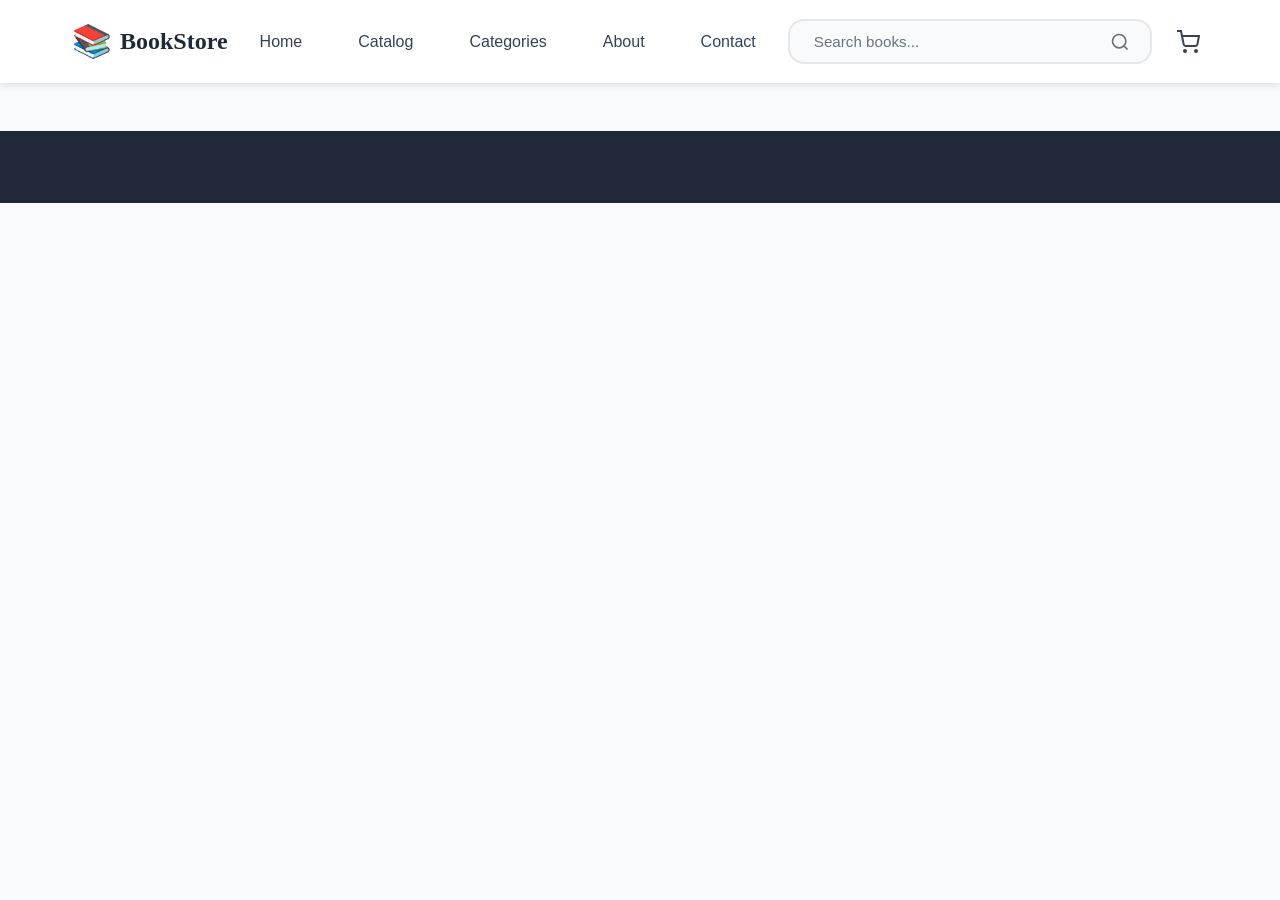
==== book-detail.html @ db6a63b5 "feat: Add homepage with hero section and featured books" ====
<!DOCTYPE html>
<html lang="en">
<head>
    <meta charset="UTF-8">
    <meta name="viewport" content="width=device-width, initial-scale=1.0">
    <meta name="description" content="View detailed information about this book including description, reviews, and author details.">
    <meta name="keywords" content="book details, book reviews, book information">
    <title>Book Details - BookStore</title>
    <link rel="stylesheet" href="css/style.css">
    <link rel="stylesheet" href="css/responsive.css">
    <link rel="stylesheet" href="css/animations.css">
</head>
<body>
    <!-- Navigation Header -->
    <header id="header" class="header">
        <nav class="navbar">
            <div class="container nav-container">
                <!-- Logo -->
                <a href="index.html" class="logo">
                    <span class="logo-icon">📚</span>
                    <span class="logo-text">BookStore</span>
                </a>
                
                <!-- Navigation Menu -->
                <ul class="nav-menu">
                    <li><a href="index.html" class="nav-link">Home</a></li>
                    <li><a href="catalog.html" class="nav-link">Catalog</a></li>
                    <li><a href="#categories" class="nav-link">Categories</a></li>
                    <li><a href="#about" class="nav-link">About</a></li>
                    <li><a href="#contact" class="nav-link">Contact</a></li>
                </ul>
                
                <!-- Search Bar -->
                <div class="search-bar">
                    <input type="text" class="search-input" placeholder="Search books..." aria-label="Search books">
                    <button class="search-btn" aria-label="Search">
                        <svg width="20" height="20" viewBox="0 0 24 24" fill="none" stroke="currentColor" stroke-width="2">
                            <circle cx="11" cy="11" r="8"></circle>
                            <path d="m21 21-4.35-4.35"></path>
                        </svg>
                    </button>
                </div>
                
                <!-- Cart Icon -->
                <a href="cart.html" class="cart-icon" aria-label="Shopping cart">
                    <svg width="24" height="24" viewBox="0 0 24 24" fill="none" stroke="currentColor" stroke-width="2">
                        <circle cx="9" cy="21" r="1"></circle>
                        <circle cx="20" cy="21" r="1"></circle>
                        <path d="M1 1h4l2.68 13.39a2 2 0 0 0 2 1.61h9.72a2 2 0 0 0 2-1.61L23 6H6"></path>
                    </svg>
                    <span class="cart-badge">0</span>
                </a>
                
                <!-- Mobile Menu Toggle -->
                <button class="menu-toggle" aria-label="Toggle menu">
                    <span class="hamburger"></span>
                    <span class="hamburger"></span>
                    <span class="hamburger"></span>
                </button>
            </div>
        </nav>
    </header>

    <!-- Book Detail Page -->
    <main id="book-detail-page">
        <!-- Book Detail Content -->
        <section id="book-detail">
            <!-- Book image and info will be added in Phase 5 -->
        </section>

        <!-- Tabs Section -->
        <section id="book-tabs">
            <!-- Description, Reviews, Author tabs will be added in Phase 5 -->
        </section>

        <!-- Related Books -->
        <section id="related-books">
            <!-- Related books will be added in Phase 5 -->
        </section>
    </main>

    <!-- Footer -->
    <footer id="footer">
        <!-- Footer content -->
    </footer>

    <script src="js/data.js"></script>
    <script src="js/cart.js"></script>
    <script src="js/main.js"></script>
</body>
</html>
---- css/style.css ----
/* ===================================
   BookStore - Main Stylesheet
   =================================== */

/* CSS Variables */
:root {
    /* Colors */
    --primary: #2563eb;
    --secondary: #7c3aed;
    --success: #10b981;
    --danger: #ef4444;
    --warning: #f59e0b;
    --dark: #1f2937;
    --light: #f9fafb;
    --text: #374151;
    --text-muted: #6b7280;
    --border: #e5e7eb;
    
    /* Spacing */
    --spacing-xs: 0.25rem;
    --spacing-sm: 0.5rem;
    --spacing-md: 1rem;
    --spacing-lg: 1.5rem;
    --spacing-xl: 2rem;
    --spacing-2xl: 3rem;
    
    /* Typography */
    --font-primary: 'Inter', -apple-system, BlinkMacSystemFont, 'Segoe UI', sans-serif;
    --font-heading: 'Playfair Display', Georgia, serif;
    
    /* Border Radius */
    --radius-sm: 0.25rem;
    --radius-md: 0.5rem;
    --radius-lg: 1rem;
    
    /* Shadows */
    --shadow-sm: 0 1px 2px 0 rgba(0, 0, 0, 0.05);
    --shadow-md: 0 4px 6px -1px rgba(0, 0, 0, 0.1);
    --shadow-lg: 0 10px 15px -3px rgba(0, 0, 0, 0.1);
    
    /* Transitions */
    --transition: all 0.3s ease;
}

/* Reset & Base Styles */
* {
    margin: 0;
    padding: 0;
    box-sizing: border-box;
}

html {
    font-size: 16px;
    scroll-behavior: smooth;
}

body {
    font-family: var(--font-primary);
    color: var(--text);
    line-height: 1.6;
    background-color: var(--light);
}

/* Typography */
h1, h2, h3, h4, h5, h6 {
    font-family: var(--font-heading);
    font-weight: 700;
    line-height: 1.2;
    margin-bottom: var(--spacing-md);
}

h1 { font-size: 2.5rem; }
h2 { font-size: 2rem; }
h3 { font-size: 1.75rem; }
h4 { font-size: 1.5rem; }
h5 { font-size: 1.25rem; }
h6 { font-size: 1rem; }

p {
    margin-bottom: var(--spacing-md);
}

a {
    color: var(--primary);
    text-decoration: none;
    transition: var(--transition);
}

a:hover {
    color: var(--secondary);
}

/* Container */
.container {
    max-width: 1200px;
    margin: 0 auto;
    padding: 0 var(--spacing-md);
}

/* Buttons */
.btn {
    display: inline-block;
    padding: var(--spacing-sm) var(--spacing-lg);
    border: none;
    border-radius: var(--radius-md);
    font-size: 1rem;
    font-weight: 600;
    text-align: center;
    cursor: pointer;
    transition: var(--transition);
}

.btn-primary {
    background-color: var(--primary);
    color: white;
}

.btn-primary:hover {
    background-color: #1d4ed8;
    transform: translateY(-2px);
    box-shadow: var(--shadow-md);
}

.btn-secondary {
    background-color: var(--secondary);
    color: white;
}

.btn-secondary:hover {
    background-color: #6d28d9;
}

/* Utility Classes */
.text-center { text-align: center; }
.text-muted { color: var(--text-muted); }
.mt-1 { margin-top: var(--spacing-md); }
.mt-2 { margin-top: var(--spacing-lg); }
.mb-1 { margin-bottom: var(--spacing-md); }
.mb-2 { margin-bottom: var(--spacing-lg); }

/* ===================================
   NAVIGATION HEADER
   =================================== */

.header {
    background-color: white;
    box-shadow: var(--shadow-md);
    position: sticky;
    top: 0;
    z-index: 1000;
    transition: var(--transition);
}

.navbar {
    padding: var(--spacing-md) 0;
}

.nav-container {
    display: flex;
    align-items: center;
    justify-content: space-between;
    gap: var(--spacing-lg);
}

/* Logo */
.logo {
    display: flex;
    align-items: center;
    gap: var(--spacing-sm);
    font-size: 1.5rem;
    font-weight: 700;
    color: var(--dark);
    text-decoration: none;
    transition: var(--transition);
}

.logo:hover {
    color: var(--primary);
    transform: scale(1.05);
}

.logo-icon {
    font-size: 2rem;
}

.logo-text {
    font-family: var(--font-heading);
}

/* Navigation Menu */
.nav-menu {
    display: flex;
    list-style: none;
    gap: var(--spacing-lg);
    margin: 0;
    padding: 0;
}

.nav-link {
    color: var(--text);
    font-weight: 500;
    padding: var(--spacing-sm) var(--spacing-md);
    border-radius: var(--radius-md);
    transition: var(--transition);
    position: relative;
}

.nav-link:hover {
    color: var(--primary);
    background-color: rgba(37, 99, 235, 0.1);
}

.nav-link.active {
    color: var(--primary);
    font-weight: 600;
}

.nav-link.active::after {
    content: '';
    position: absolute;
    bottom: 0;
    left: 50%;
    transform: translateX(-50%);
    width: 30px;
    height: 3px;
    background-color: var(--primary);
    border-radius: 2px;
}

/* Search Bar */
.search-bar {
    display: flex;
    align-items: center;
    background-color: var(--light);
    border: 2px solid var(--border);
    border-radius: var(--radius-lg);
    padding: var(--spacing-xs) var(--spacing-md);
    transition: var(--transition);
    flex: 1;
    max-width: 400px;
}

.search-bar:focus-within {
    border-color: var(--primary);
    box-shadow: 0 0 0 3px rgba(37, 99, 235, 0.1);
}

.search-input {
    flex: 1;
    border: none;
    background: transparent;
    padding: var(--spacing-sm);
    font-size: 0.95rem;
    color: var(--text);
    outline: none;
}

.search-input::placeholder {
    color: var(--text-muted);
}

.search-btn {
    background: none;
    border: none;
    color: var(--text-muted);
    cursor: pointer;
    padding: var(--spacing-xs);
    display: flex;
    align-items: center;
    justify-content: center;
    transition: var(--transition);
}

.search-btn:hover {
    color: var(--primary);
}

/* Cart Icon */
.cart-icon {
    position: relative;
    display: flex;
    align-items: center;
    justify-content: center;
    padding: var(--spacing-sm);
    color: var(--text);
    transition: var(--transition);
    border-radius: var(--radius-md);
}

.cart-icon:hover {
    color: var(--primary);
    background-color: rgba(37, 99, 235, 0.1);
}

.cart-badge {
    position: absolute;
    top: 0;
    right: 0;
    background-color: var(--danger);
    color: white;
    font-size: 0.75rem;
    font-weight: 700;
    padding: 2px 6px;
    border-radius: 10px;
    min-width: 18px;
    text-align: center;
    display: none;
}

/* Mobile Menu Toggle */
.menu-toggle {
    display: none;
    flex-direction: column;
    gap: 4px;
    background: none;
    border: none;
    cursor: pointer;
    padding: var(--spacing-sm);
}

.hamburger {
    width: 25px;
    height: 3px;
    background-color: var(--dark);
    border-radius: 2px;
    transition: var(--transition);
}

.menu-toggle.active .hamburger:nth-child(1) {
    transform: rotate(45deg) translate(6px, 6px);
}

.menu-toggle.active .hamburger:nth-child(2) {
    opacity: 0;
}

.menu-toggle.active .hamburger:nth-child(3) {
    transform: rotate(-45deg) translate(6px, -6px);
}

/* Placeholder styles for sections */
/* Actual styles will be added in subsequent phases */

/* ===================================
   HERO SECTION
   =================================== */

.hero {
    position: relative;
    min-height: 500px;
    display: flex;
    align-items: center;
    justify-content: center;
    background: linear-gradient(135deg, #667eea 0%, #764ba2 100%);
    color: white;
    overflow: hidden;
    padding: var(--spacing-2xl) 0;
}

.hero::before {
    content: '';
    position: absolute;
    top: 0;
    left: 0;
    right: 0;
    bottom: 0;
    background-image: url('data:image/svg+xml,<svg width="100" height="100" xmlns="http://www.w3.org/2000/svg"><defs><pattern id="grid" width="40" height="40" patternUnits="userSpaceOnUse"><path d="M 40 0 L 0 0 0 40" fill="none" stroke="rgba(255,255,255,0.1)" stroke-width="1"/></pattern></defs><rect width="100" height="100" fill="url(%23grid)"/></svg>');
    opacity: 0.3;
}

.hero-overlay {
    position: absolute;
    top: 0;
    left: 0;
    right: 0;
    bottom: 0;
    background: rgba(0, 0, 0, 0.2);
}

.hero-container {
    position: relative;
    z-index: 1;
}

.hero-content {
    max-width: 700px;
    margin: 0 auto;
    text-align: center;
}

.hero-title {
    font-size: 3rem;
    font-weight: 800;
    margin-bottom: var(--spacing-lg);
    line-height: 1.1;
    text-shadow: 2px 2px 4px rgba(0, 0, 0, 0.3);
}

.hero-subtitle {
    font-size: 1.25rem;
    margin-bottom: var(--spacing-xl);
    opacity: 0.95;
    line-height: 1.6;
}

.hero-buttons {
    display: flex;
    gap: var(--spacing-md);
    justify-content: center;
    flex-wrap: wrap;
}

.btn-lg {
    padding: var(--spacing-md) var(--spacing-xl);
    font-size: 1.1rem;
}

/* ===================================
   FEATURED BOOKS SECTION
   =================================== */

.featured-books {
    padding: var(--spacing-2xl) 0;
    background-color: white;
}

.section-header {
    margin-bottom: var(--spacing-2xl);
}

.section-title {
    font-size: 2.5rem;
    color: var(--dark);
    margin-bottom: var(--spacing-sm);
}

.section-subtitle {
    font-size: 1.1rem;
    color: var(--text-muted);
    margin-bottom: 0;
}

/* Books Grid */
.books-grid {
    display: grid;
    grid-template-columns: repeat(auto-fill, minmax(280px, 1fr));
    gap: var(--spacing-xl);
    margin-bottom: var(--spacing-2xl);
}

/* Book Card */
.book-card {
    background: white;
    border-radius: var(--radius-lg);
    overflow: hidden;
    box-shadow: var(--shadow-md);
    transition: var(--transition);
    display: flex;
    flex-direction: column;
}

.book-card:hover {
    box-shadow: var(--shadow-lg);
}

.book-image-wrapper {
    position: relative;
    width: 100%;
    padding-top: 140%;
    overflow: hidden;
    background-color: var(--light);
}

.book-image {
    position: absolute;
    top: 0;
    left: 0;
    width: 100%;
    height: 100%;
    object-fit: cover;
    transition: transform 0.3s ease;
}

.book-card:hover .book-image {
    transform: scale(1.05);
}

.book-badge {
    position: absolute;
    top: var(--spacing-md);
    right: var(--spacing-md);
    background-color: var(--primary);
    color: white;
    padding: var(--spacing-xs) var(--spacing-md);
    border-radius: var(--radius-md);
    font-size: 0.85rem;
    font-weight: 600;
    text-transform: uppercase;
    letter-spacing: 0.5px;
    box-shadow: var(--shadow-sm);
}

.book-badge.badge-new {
    background-color: var(--success);
}

.book-badge.badge-sale {
    background-color: var(--danger);
}

.book-info {
    padding: var(--spacing-lg);
    flex: 1;
    display: flex;
    flex-direction: column;
}

.book-title {
    font-size: 1.25rem;
    font-weight: 700;
    color: var(--dark);
    margin-bottom: var(--spacing-xs);
    line-height: 1.3;
    display: -webkit-box;
    -webkit-line-clamp: 2;
    -webkit-box-orient: vertical;
    overflow: hidden;
}

.book-author {
    color: var(--text-muted);
    font-size: 0.95rem;
    margin-bottom: var(--spacing-md);
}

.book-rating {
    display: flex;
    align-items: center;
    gap: var(--spacing-xs);
    margin-bottom: var(--spacing-md);
}

.stars {
    color: #fbbf24;
    font-size: 1rem;
    letter-spacing: 2px;
}

.rating-count {
    color: var(--text-muted);
    font-size: 0.9rem;
}

.book-price-row {
    display: flex;
    align-items: center;
    justify-content: space-between;
    gap: var(--spacing-md);
    margin-top: auto;
}

.book-price {
    display: flex;
    align-items: baseline;
    gap: var(--spacing-sm);
}

.price-current {
    font-size: 1.5rem;
    font-weight: 700;
    color: var(--primary);
}

.price-original {
    font-size: 1rem;
    color: var(--text-muted);
    text-decoration: line-through;
}

.btn-sm {
    padding: var(--spacing-sm) var(--spacing-md);
    font-size: 0.9rem;
    white-space: nowrap;
}

.add-to-cart {
    flex-shrink: 0;
}

/* ===================================
   FOOTER
   =================================== */

#footer {
    background-color: var(--dark);
    color: white;
    padding: var(--spacing-2xl) 0 var(--spacing-lg);
    margin-top: var(--spacing-2xl);
}
/* Made with Bob */
---- css/responsive.css ----
/* ===================================
   BookStore - Responsive Styles
   =================================== */

/* ===================================
   MOBILE STYLES (Base - up to 767px)
   =================================== */

/* Mobile Navigation */
@media (max-width: 767px) {
    .nav-container {
        flex-wrap: wrap;
        position: relative;
    }
    
    .logo {
        order: 1;
        font-size: 1.25rem;
    }
    
    .menu-toggle {
        display: flex;
        order: 3;
    }
    
    .search-bar {
        order: 2;
        flex: 1;
        max-width: none;
        margin-left: auto;
        margin-right: var(--spacing-md);
    }
    
    .cart-icon {
        order: 4;
    }
    
    .nav-menu {
        order: 5;
        flex-direction: column;
        width: 100%;
        max-height: 0;
        overflow: hidden;
        opacity: 0;
        transition: all 0.3s ease;
        background-color: white;
        margin-top: var(--spacing-md);
        border-radius: var(--radius-md);
        box-shadow: var(--shadow-md);
    }
    
    .nav-menu.active {
        max-height: 400px;
        opacity: 1;
        padding: var(--spacing-md);
    }
    
    .nav-menu li {
        width: 100%;
    }
    
    .nav-link {
        display: block;
        width: 100%;
        padding: var(--spacing-md);
        text-align: left;
    }
    
    .nav-link.active::after {
        display: none;
    }
}

/* Mobile First Approach - Base styles are for mobile */

/* Tablet: 768px and up */
@media (min-width: 768px) {
    
    /* Navigation - Tablet */
    .nav-container {
        gap: var(--spacing-md);
    }
    
    .search-bar {
        max-width: 300px;
    }
    
    .nav-menu {
        gap: var(--spacing-md);
    }
    /* Container */
    .container {
        padding: 0 var(--spacing-lg);
    }
    
    /* Typography */
    h1 { font-size: 3rem; }
    h2 { font-size: 2.5rem; }
    h3 { font-size: 2rem; }
    
    /* Grid layouts will be added in subsequent phases */
}

/* Desktop: 1024px and up */
    
    /* Navigation - Desktop */
    .search-bar {
        max-width: 400px;
    }
    
    .nav-menu {
        gap: var(--spacing-lg);
    }
@media (min-width: 1024px) {
    /* Container */
    .container {
        padding: 0 var(--spacing-xl);
    }
    
    /* Typography */
    h1 { font-size: 3.5rem; }
    h2 { font-size: 3rem; }
    
    /* Grid layouts will be added in subsequent phases */
}

/* Large Desktop: 1440px and up */
@media (min-width: 1440px) {
    /* Container */
    .container {
        max-width: 1400px;
    }
    
    /* Typography */
    h1 { font-size: 4rem; }
    
    /* Grid layouts will be added in subsequent phases */
}

/* Responsive utilities */
@media (max-width: 767px) {
    .hide-mobile {
        display: none !important;
    }
}

@media (min-width: 768px) {
    .show-mobile {
        display: none !important;
    }
}

/* ===================================
   HOMEPAGE RESPONSIVE STYLES
   =================================== */

/* Mobile (Base styles already in style.css) */
@media (max-width: 767px) {
    /* Hero Section - Mobile */
    .hero {
        min-height: 400px;
        padding: var(--spacing-xl) 0;
    }
    
    .hero-title {
        font-size: 2rem;
    }
    
    .hero-subtitle {
        font-size: 1rem;
    }
    
    .hero-buttons {
        flex-direction: column;
        width: 100%;
    }
    
    .hero-buttons .btn {
        width: 100%;
    }
    
    /* Featured Books - Mobile */
    .section-title {
        font-size: 1.75rem;
    }
    
    .section-subtitle {
        font-size: 1rem;
    }
    
    .books-grid {
        grid-template-columns: 1fr;
        gap: var(--spacing-lg);
    }
    
    .book-card {
        max-width: 400px;
        margin: 0 auto;
    }
}

/* Tablet: 768px and up */
@media (min-width: 768px) {
    /* Hero Section - Tablet */
    .hero {
        min-height: 450px;
    }
    
    .hero-title {
        font-size: 2.5rem;
    }
    
    .hero-subtitle {
        font-size: 1.15rem;
    }
    
    /* Featured Books - Tablet */
    .section-title {
        font-size: 2rem;
    }
    
    .books-grid {
        grid-template-columns: repeat(2, 1fr);
        gap: var(--spacing-lg);
    }
}

/* Desktop: 1024px and up */
@media (min-width: 1024px) {
    /* Hero Section - Desktop */
    .hero {
        min-height: 500px;
    }
    
    .hero-title {
        font-size: 3rem;
    }
    
    .hero-subtitle {
        font-size: 1.25rem;
    }
    
    /* Featured Books - Desktop */
    .section-title {
        font-size: 2.5rem;
    }
    
    .books-grid {
        grid-template-columns: repeat(3, 1fr);
        gap: var(--spacing-xl);
    }
}

/* Large Desktop: 1440px and up */
@media (min-width: 1440px) {
    /* Hero Section - Large Desktop */
    .hero-title {
        font-size: 3.5rem;
    }
    
    /* Featured Books - Large Desktop */
    .books-grid {
        grid-template-columns: repeat(4, 1fr);
    }
}

/* Specific responsive styles will be added in Phase 8 */

/* Made with Bob */
---- css/animations.css ----
/* ===================================
   BookStore - Animations & Transitions
   =================================== */

/* Fade In Animation */
@keyframes fadeIn {
    from {
        opacity: 0;
        transform: translateY(20px);
    }
    to {
        opacity: 1;
        transform: translateY(0);
    }
}

.fade-in {
    animation: fadeIn 0.6s ease-out;
}

/* Slide In Animation */
@keyframes slideIn {
    from {
        transform: translateX(-100%);
        opacity: 0;
    }
    to {
        transform: translateX(0);
        opacity: 1;
    }
}

.slide-in {
    animation: slideIn 0.5s ease-out;
}

/* Scale Animation */
@keyframes scaleUp {
    from {
        transform: scale(0.9);
        opacity: 0;
    }
    to {
        transform: scale(1);
        opacity: 1;
    }
}

.scale-up {
    animation: scaleUp 0.4s ease-out;
}

/* Pulse Animation */
@keyframes pulse {
    0%, 100% {
        transform: scale(1);
    }
    50% {
        transform: scale(1.05);
    }
}

.pulse {
    animation: pulse 2s infinite;
}

/* Spin Animation (for loading) */
@keyframes spin {
    from {
        transform: rotate(0deg);
    }
    to {
        transform: rotate(360deg);
    }
}

.spin {
    animation: spin 1s linear infinite;
}

/* Hover Transitions */
.hover-lift {
    transition: transform 0.3s ease, box-shadow 0.3s ease;
}

.hover-lift:hover {
    transform: translateY(-5px);
    box-shadow: var(--shadow-lg);
}

.hover-scale {
    transition: transform 0.3s ease;
}

.hover-scale:hover {
    transform: scale(1.05);
}

/* Loading Spinner */
.spinner {
    width: 40px;
    height: 40px;
    border: 4px solid var(--border);
    border-top-color: var(--primary);
    border-radius: 50%;
    animation: spin 1s linear infinite;
}

/* Smooth Transitions */
.smooth-transition {
    transition: var(--transition);
}

/* ===================================
   NAVIGATION ANIMATIONS
   =================================== */

/* Slide Down Animation for Mobile Menu */
@keyframes slideDown {
    from {
        opacity: 0;
        transform: translateY(-10px);
    }
    to {
        opacity: 1;
        transform: translateY(0);
    }
}

.nav-menu.active {
    animation: slideDown 0.3s ease-out;
}

/* Cart Badge Pop Animation */
@keyframes badgePop {
    0% {
        transform: scale(0);
    }
    50% {
        transform: scale(1.2);
    }
    100% {
        transform: scale(1);
    }
}

.cart-badge {
    animation: badgePop 0.3s ease-out;
}

/* Toast Notification Styles */
.toast {
    position: fixed;
    bottom: 20px;
    right: 20px;
    padding: var(--spacing-md) var(--spacing-lg);
    background-color: var(--dark);
    color: white;
    border-radius: var(--radius-md);
    box-shadow: var(--shadow-lg);
    opacity: 0;
    transform: translateY(20px);
    transition: all 0.3s ease;
    z-index: 9999;
    max-width: 300px;
}

.toast.show {
    opacity: 1;
    transform: translateY(0);
}

.toast-success {
    background-color: var(--success);
}

.toast-error {
    background-color: var(--danger);
}

.toast-warning {
    background-color: var(--warning);
}

.toast-info {
    background-color: var(--primary);
}


/* Additional animations will be added in Phase 10 */

/* Made with Bob */
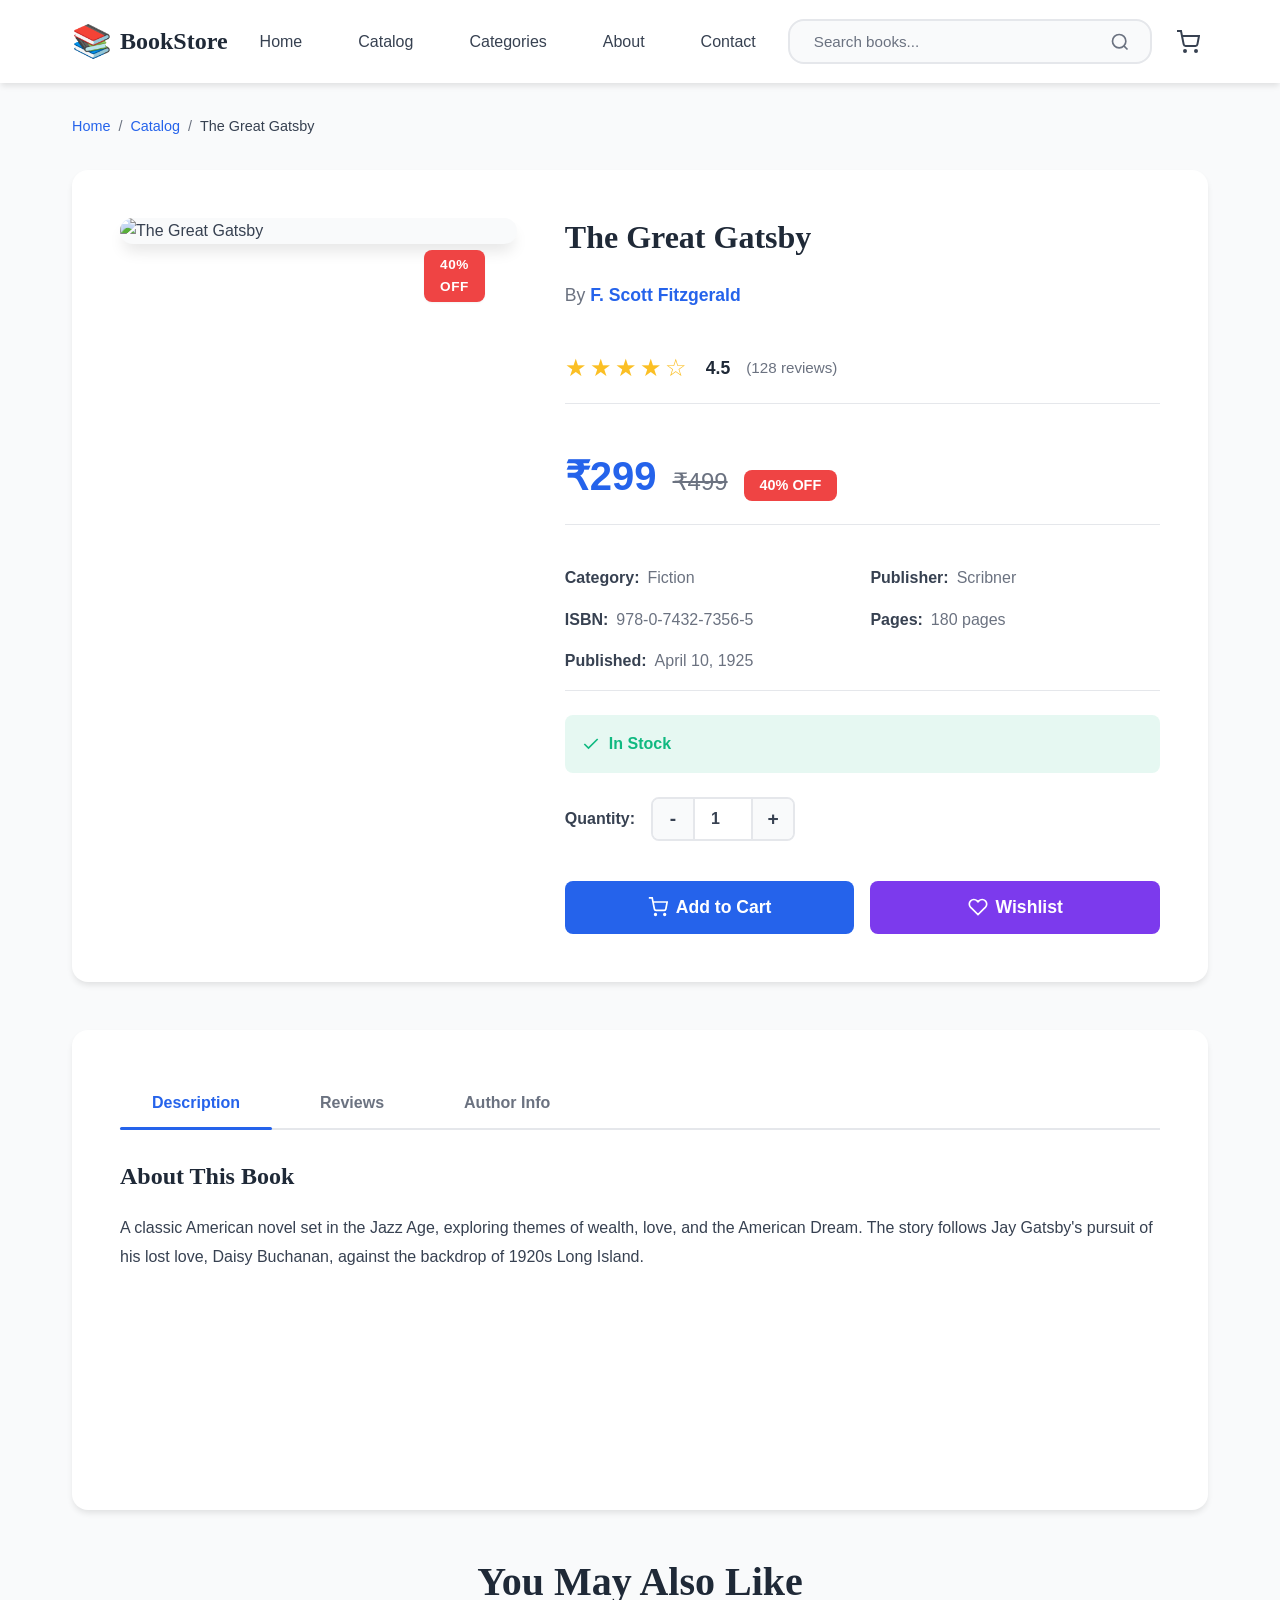
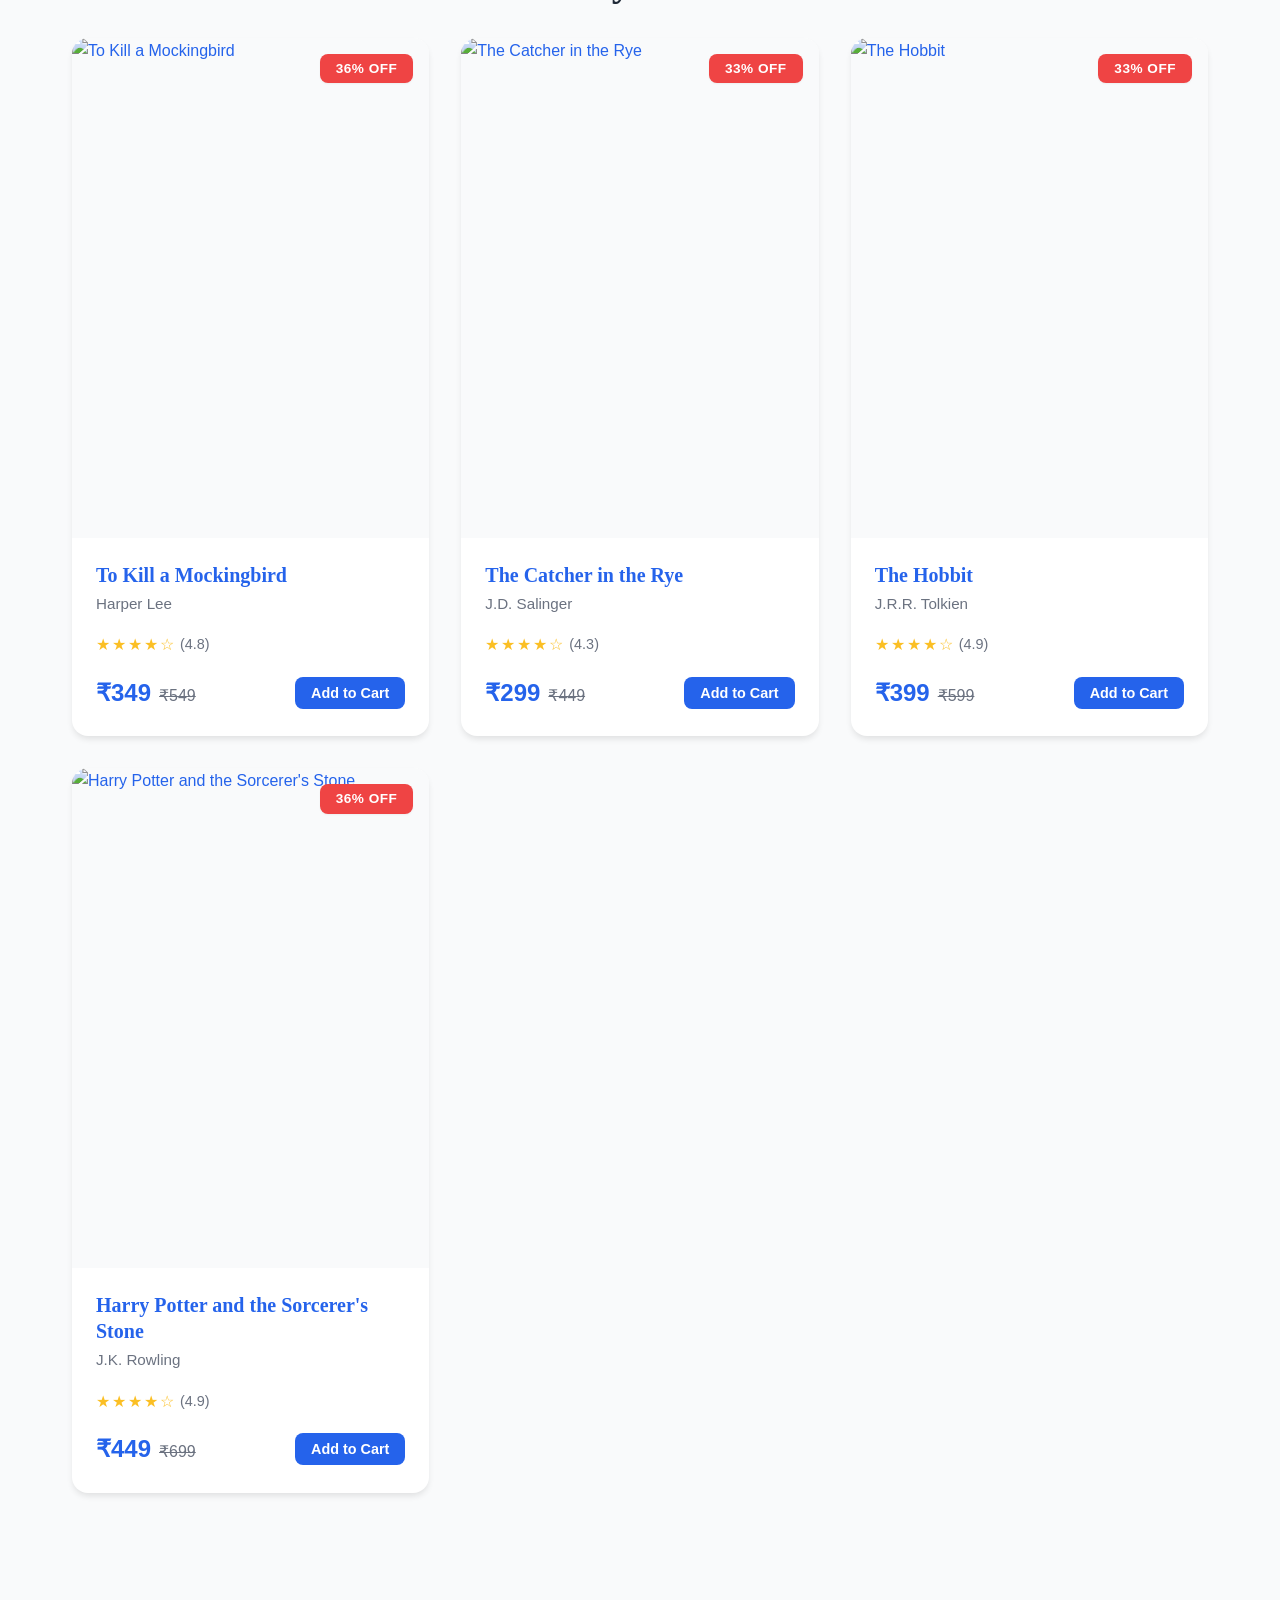
==== commit 684b05a6: "feat: Complete phases 4-10 - Add catalog, book detail, cart, checkout, responsive design, and data" ====
--- a/book-detail.html
+++ b/book-detail.html
@@ -62,21 +62,166 @@
     </header>
 
     <!-- Book Detail Page -->
-    <main id="book-detail-page">
-        <!-- Book Detail Content -->
-        <section id="book-detail">
-            <!-- Book image and info will be added in Phase 5 -->
-        </section>
-
-        <!-- Tabs Section -->
-        <section id="book-tabs">
-            <!-- Description, Reviews, Author tabs will be added in Phase 5 -->
-        </section>
-
-        <!-- Related Books -->
-        <section id="related-books">
-            <!-- Related books will be added in Phase 5 -->
-        </section>
+    <main id="book-detail-page" class="book-detail-page">
+        <div class="container">
+            <!-- Breadcrumb -->
+            <nav class="breadcrumb">
+                <a href="index.html">Home</a>
+                <span>/</span>
+                <a href="catalog.html">Catalog</a>
+                <span>/</span>
+                <span id="breadcrumb-title">Book Details</span>
+            </nav>
+
+            <!-- Book Detail Content -->
+            <section id="book-detail" class="book-detail-section">
+                <div class="book-detail-grid">
+                    <!-- Book Image -->
+                    <div class="book-image-container">
+                        <div class="book-image-zoom">
+                            <img id="book-detail-image" src="" alt="" class="book-detail-img">
+                        </div>
+                        <div class="book-badges-container" id="book-badges">
+                            <!-- Badges will be added dynamically -->
+                        </div>
+                    </div>
+
+                    <!-- Book Information -->
+                    <div class="book-detail-info">
+                        <h1 id="book-title" class="book-detail-title">Loading...</h1>
+                        <p id="book-author" class="book-detail-author">By <span></span></p>
+                        
+                        <div class="book-rating-detail">
+                            <div class="stars-large" id="book-stars"></div>
+                            <span id="book-rating-text" class="rating-text"></span>
+                            <span id="book-reviews-count" class="reviews-count"></span>
+                        </div>
+
+                        <div class="book-price-detail">
+                            <span id="book-price-current" class="price-detail-current">₹0</span>
+                            <span id="book-price-original" class="price-detail-original"></span>
+                            <span id="book-discount" class="discount-badge"></span>
+                        </div>
+
+                        <div class="book-meta">
+                            <div class="meta-item">
+                                <span class="meta-label">Category:</span>
+                                <span id="book-category" class="meta-value"></span>
+                            </div>
+                            <div class="meta-item">
+                                <span class="meta-label">Publisher:</span>
+                                <span id="book-publisher" class="meta-value"></span>
+                            </div>
+                            <div class="meta-item">
+                                <span class="meta-label">ISBN:</span>
+                                <span id="book-isbn" class="meta-value"></span>
+                            </div>
+                            <div class="meta-item">
+                                <span class="meta-label">Pages:</span>
+                                <span id="book-pages" class="meta-value"></span>
+                            </div>
+                            <div class="meta-item">
+                                <span class="meta-label">Published:</span>
+                                <span id="book-publish-date" class="meta-value"></span>
+                            </div>
+                        </div>
+
+                        <div class="book-stock" id="book-stock">
+                            <svg width="20" height="20" viewBox="0 0 24 24" fill="none" stroke="currentColor" stroke-width="2">
+                                <polyline points="20 6 9 17 4 12"></polyline>
+                            </svg>
+                            <span>In Stock</span>
+                        </div>
+
+                        <div class="quantity-selector">
+                            <label for="quantity">Quantity:</label>
+                            <div class="quantity-controls">
+                                <button class="qty-btn" id="qty-decrease" aria-label="Decrease quantity">-</button>
+                                <input type="number" id="quantity" class="qty-input" value="1" min="1" max="10">
+                                <button class="qty-btn" id="qty-increase" aria-label="Increase quantity">+</button>
+                            </div>
+                        </div>
+
+                        <div class="book-actions">
+                            <button id="add-to-cart-btn" class="btn btn-primary btn-lg">
+                                <svg width="20" height="20" viewBox="0 0 24 24" fill="none" stroke="currentColor" stroke-width="2">
+                                    <circle cx="9" cy="21" r="1"></circle>
+                                    <circle cx="20" cy="21" r="1"></circle>
+                                    <path d="M1 1h4l2.68 13.39a2 2 0 0 0 2 1.61h9.72a2 2 0 0 0 2-1.61L23 6H6"></path>
+                                </svg>
+                                Add to Cart
+                            </button>
+                            <button class="btn btn-secondary btn-lg">
+                                <svg width="20" height="20" viewBox="0 0 24 24" fill="none" stroke="currentColor" stroke-width="2">
+                                    <path d="M20.84 4.61a5.5 5.5 0 0 0-7.78 0L12 5.67l-1.06-1.06a5.5 5.5 0 0 0-7.78 7.78l1.06 1.06L12 21.23l7.78-7.78 1.06-1.06a5.5 5.5 0 0 0 0-7.78z"></path>
+                                </svg>
+                                Wishlist
+                            </button>
+                        </div>
+                    </div>
+                </div>
+            </section>
+
+            <!-- Tabs Section -->
+            <section id="book-tabs" class="book-tabs-section">
+                <div class="tabs-header">
+                    <button class="tab-btn active" data-tab="description">Description</button>
+                    <button class="tab-btn" data-tab="reviews">Reviews</button>
+                    <button class="tab-btn" data-tab="author">Author Info</button>
+                </div>
+
+                <div class="tabs-content">
+                    <!-- Description Tab -->
+                    <div id="description-tab" class="tab-panel active">
+                        <h3>About This Book</h3>
+                        <p id="book-description" class="book-description-text"></p>
+                    </div>
+
+                    <!-- Reviews Tab -->
+                    <div id="reviews-tab" class="tab-panel">
+                        <h3>Customer Reviews</h3>
+                        <div class="reviews-summary">
+                            <div class="reviews-average">
+                                <div class="average-rating" id="average-rating">0.0</div>
+                                <div class="stars-large" id="reviews-stars"></div>
+                                <p id="total-reviews">0 reviews</p>
+                            </div>
+                            <div class="reviews-breakdown" id="reviews-breakdown">
+                                <!-- Rating breakdown will be added dynamically -->
+                            </div>
+                        </div>
+                        <div class="reviews-list" id="reviews-list">
+                            <!-- Reviews will be added dynamically -->
+                        </div>
+                    </div>
+
+                    <!-- Author Tab -->
+                    <div id="author-tab" class="tab-panel">
+                        <h3>About the Author</h3>
+                        <div class="author-info">
+                            <div class="author-avatar">
+                                <svg width="80" height="80" viewBox="0 0 24 24" fill="none" stroke="currentColor" stroke-width="2">
+                                    <path d="M20 21v-2a4 4 0 0 0-4-4H8a4 4 0 0 0-4 4v2"></path>
+                                    <circle cx="12" cy="7" r="4"></circle>
+                                </svg>
+                            </div>
+                            <div class="author-details">
+                                <h4 id="author-name"></h4>
+                                <p id="author-bio">Information about the author will be displayed here.</p>
+                            </div>
+                        </div>
+                    </div>
+                </div>
+            </section>
+
+            <!-- Related Books -->
+            <section id="related-books" class="related-books-section">
+                <h2 class="section-title">You May Also Like</h2>
+                <div class="books-grid" id="related-books-grid">
+                    <!-- Related books will be added dynamically -->
+                </div>
+            </section>
+        </div>
     </main>
 
     <!-- Footer -->
@@ -86,6 +231,7 @@
 
     <script src="js/data.js"></script>
     <script src="js/cart.js"></script>
+    <script src="js/book-detail.js"></script>
     <script src="js/main.js"></script>
 </body>
 </html>
--- a/css/style.css
+++ b/css/style.css
@@ -598,3 +598,1371 @@
     margin-top: var(--spacing-2xl);
 }
 /* Made with Bob */
+
+/* ===================================
+   CATALOG PAGE
+   =================================== */
+
+.catalog-page {
+    padding: var(--spacing-2xl) 0;
+    background-color: var(--light);
+    min-height: calc(100vh - 200px);
+}
+
+.catalog-header {
+    text-align: center;
+    margin-bottom: var(--spacing-2xl);
+}
+
+.page-title {
+    font-size: 2.5rem;
+    color: var(--dark);
+    margin-bottom: var(--spacing-sm);
+}
+
+.page-subtitle {
+    font-size: 1.1rem;
+    color: var(--text-muted);
+}
+
+.catalog-layout {
+    display: grid;
+    grid-template-columns: 280px 1fr;
+    gap: var(--spacing-xl);
+    align-items: start;
+}
+
+/* ===================================
+   FILTER SIDEBAR
+   =================================== */
+
+.filter-sidebar {
+    background: white;
+    border-radius: var(--radius-lg);
+    padding: var(--spacing-lg);
+    box-shadow: var(--shadow-md);
+    position: sticky;
+    top: 100px;
+    max-height: calc(100vh - 120px);
+    overflow-y: auto;
+}
+
+.filter-header {
+    display: flex;
+    justify-content: space-between;
+    align-items: center;
+    margin-bottom: var(--spacing-lg);
+    padding-bottom: var(--spacing-md);
+    border-bottom: 2px solid var(--border);
+}
+
+.filter-title {
+    font-size: 1.5rem;
+    color: var(--dark);
+    margin: 0;
+}
+
+.btn-clear-filters {
+    background: none;
+    border: none;
+    color: var(--primary);
+    font-size: 0.9rem;
+    font-weight: 600;
+    cursor: pointer;
+    padding: var(--spacing-xs) var(--spacing-sm);
+    border-radius: var(--radius-sm);
+    transition: var(--transition);
+}
+
+.btn-clear-filters:hover {
+    background-color: rgba(37, 99, 235, 0.1);
+}
+
+.filter-group {
+    margin-bottom: var(--spacing-xl);
+    padding-bottom: var(--spacing-lg);
+    border-bottom: 1px solid var(--border);
+}
+
+.filter-group:last-child {
+    border-bottom: none;
+    margin-bottom: 0;
+}
+
+.filter-group-title {
+    font-size: 1.1rem;
+    color: var(--dark);
+    margin-bottom: var(--spacing-md);
+    font-weight: 600;
+}
+
+.filter-options {
+    display: flex;
+    flex-direction: column;
+    gap: var(--spacing-sm);
+}
+
+.filter-checkbox,
+.filter-radio {
+    display: flex;
+    align-items: center;
+    gap: var(--spacing-sm);
+    cursor: pointer;
+    padding: var(--spacing-xs);
+    border-radius: var(--radius-sm);
+    transition: var(--transition);
+}
+
+.filter-checkbox:hover,
+.filter-radio:hover {
+    background-color: var(--light);
+}
+
+.filter-checkbox input,
+.filter-radio input {
+    cursor: pointer;
+    width: 18px;
+    height: 18px;
+    accent-color: var(--primary);
+}
+
+.filter-checkbox span,
+.filter-radio span {
+    font-size: 0.95rem;
+    color: var(--text);
+}
+
+/* Price Range Filter */
+.price-range-container {
+    display: flex;
+    flex-direction: column;
+    gap: var(--spacing-md);
+}
+
+.price-inputs {
+    display: flex;
+    align-items: center;
+    gap: var(--spacing-sm);
+}
+
+.price-input {
+    flex: 1;
+    padding: var(--spacing-sm);
+    border: 1px solid var(--border);
+    border-radius: var(--radius-sm);
+    font-size: 0.9rem;
+    text-align: center;
+}
+
+.price-input:focus {
+    outline: none;
+    border-color: var(--primary);
+}
+
+.price-separator {
+    color: var(--text-muted);
+    font-weight: 600;
+}
+
+.price-slider {
+    width: 100%;
+    height: 6px;
+    border-radius: 3px;
+    background: var(--border);
+    outline: none;
+    -webkit-appearance: none;
+}
+
+.price-slider::-webkit-slider-thumb {
+    -webkit-appearance: none;
+    appearance: none;
+    width: 18px;
+    height: 18px;
+    border-radius: 50%;
+    background: var(--primary);
+    cursor: pointer;
+    box-shadow: var(--shadow-sm);
+}
+
+.price-slider::-moz-range-thumb {
+    width: 18px;
+    height: 18px;
+    border-radius: 50%;
+    background: var(--primary);
+    cursor: pointer;
+    border: none;
+    box-shadow: var(--shadow-sm);
+}
+
+.price-labels {
+    display: flex;
+    justify-content: space-between;
+    font-size: 0.85rem;
+    color: var(--text-muted);
+}
+
+/* ===================================
+   CATALOG MAIN CONTENT
+   =================================== */
+
+.catalog-main {
+    display: flex;
+    flex-direction: column;
+    gap: var(--spacing-lg);
+}
+
+.catalog-toolbar {
+    display: flex;
+    justify-content: space-between;
+    align-items: center;
+    background: white;
+    padding: var(--spacing-lg);
+    border-radius: var(--radius-lg);
+    box-shadow: var(--shadow-sm);
+    flex-wrap: wrap;
+    gap: var(--spacing-md);
+}
+
+.results-info {
+    font-size: 1rem;
+    color: var(--text);
+    font-weight: 500;
+}
+
+.results-info #book-count {
+    color: var(--primary);
+    font-weight: 700;
+}
+
+.sort-controls {
+    display: flex;
+    align-items: center;
+    gap: var(--spacing-sm);
+}
+
+.sort-controls label {
+    font-size: 0.95rem;
+    color: var(--text);
+    font-weight: 500;
+}
+
+.sort-select {
+    padding: var(--spacing-sm) var(--spacing-lg);
+    border: 1px solid var(--border);
+    border-radius: var(--radius-md);
+    font-size: 0.95rem;
+    color: var(--text);
+    background-color: white;
+    cursor: pointer;
+    transition: var(--transition);
+}
+
+.sort-select:focus {
+    outline: none;
+    border-color: var(--primary);
+    box-shadow: 0 0 0 3px rgba(37, 99, 235, 0.1);
+}
+
+/* Loading Spinner */
+.loading-spinner {
+    display: flex;
+    flex-direction: column;
+    align-items: center;
+    justify-content: center;
+    padding: var(--spacing-2xl);
+    gap: var(--spacing-md);
+}
+
+.spinner {
+    width: 50px;
+    height: 50px;
+    border: 4px solid var(--border);
+    border-top-color: var(--primary);
+    border-radius: 50%;
+    animation: spin 1s linear infinite;
+}
+
+@keyframes spin {
+    to { transform: rotate(360deg); }
+}
+
+.loading-spinner p {
+    color: var(--text-muted);
+    font-size: 1rem;
+    margin: 0;
+}
+
+/* Pagination */
+.pagination {
+    display: flex;
+    justify-content: center;
+    align-items: center;
+    gap: var(--spacing-sm);
+    margin-top: var(--spacing-xl);
+}
+
+.pagination button {
+    padding: var(--spacing-sm) var(--spacing-md);
+    border: 1px solid var(--border);
+    background: white;
+    color: var(--text);
+    border-radius: var(--radius-md);
+    cursor: pointer;
+    transition: var(--transition);
+    font-weight: 500;
+}
+
+.pagination button:hover:not(:disabled) {
+    background-color: var(--primary);
+    color: white;
+    border-color: var(--primary);
+}
+
+.pagination button:disabled {
+    opacity: 0.5;
+    cursor: not-allowed;
+}
+
+.pagination button.active {
+    background-color: var(--primary);
+    color: white;
+    border-color: var(--primary);
+}
+
+/* ===================================
+   BOOK DETAIL PAGE
+   =================================== */
+
+.book-detail-page {
+    padding: var(--spacing-xl) 0;
+    background-color: var(--light);
+}
+
+/* Breadcrumb */
+.breadcrumb {
+    display: flex;
+    align-items: center;
+    gap: var(--spacing-sm);
+    margin-bottom: var(--spacing-xl);
+    font-size: 0.9rem;
+    color: var(--text-muted);
+}
+
+.breadcrumb a {
+    color: var(--primary);
+    transition: var(--transition);
+}
+
+.breadcrumb a:hover {
+    text-decoration: underline;
+}
+
+.breadcrumb span:last-child {
+    color: var(--text);
+    font-weight: 500;
+}
+
+/* Book Detail Section */
+.book-detail-section {
+    background: white;
+    border-radius: var(--radius-lg);
+    padding: var(--spacing-2xl);
+    box-shadow: var(--shadow-md);
+    margin-bottom: var(--spacing-2xl);
+}
+
+.book-detail-grid {
+    display: grid;
+    grid-template-columns: 1fr 1.5fr;
+    gap: var(--spacing-2xl);
+    align-items: start;
+}
+
+/* Book Image */
+.book-image-container {
+    position: relative;
+}
+
+.book-image-zoom {
+    position: relative;
+    overflow: hidden;
+    border-radius: var(--radius-lg);
+    background-color: var(--light);
+    box-shadow: var(--shadow-lg);
+}
+
+.book-detail-img {
+    width: 100%;
+    height: auto;
+    display: block;
+    transition: transform 0.3s ease;
+}
+
+.book-image-zoom:hover .book-detail-img {
+    transform: scale(1.1);
+}
+
+.book-badges-container {
+    position: absolute;
+    top: var(--spacing-md);
+    right: var(--spacing-md);
+    display: flex;
+    flex-direction: column;
+    gap: var(--spacing-sm);
+}
+
+/* Book Info */
+.book-detail-info {
+    display: flex;
+    flex-direction: column;
+    gap: var(--spacing-lg);
+}
+
+.book-detail-title {
+    font-size: 2rem;
+    color: var(--dark);
+    margin: 0;
+    line-height: 1.2;
+}
+
+.book-detail-author {
+    font-size: 1.1rem;
+    color: var(--text-muted);
+    margin: 0;
+}
+
+.book-detail-author span {
+    color: var(--primary);
+    font-weight: 600;
+}
+
+/* Rating Detail */
+.book-rating-detail {
+    display: flex;
+    align-items: center;
+    gap: var(--spacing-md);
+    padding: var(--spacing-md) 0;
+    border-bottom: 1px solid var(--border);
+}
+
+.stars-large {
+    color: #fbbf24;
+    font-size: 1.5rem;
+    letter-spacing: 3px;
+}
+
+.rating-text {
+    font-size: 1.1rem;
+    font-weight: 700;
+    color: var(--dark);
+}
+
+.reviews-count {
+    color: var(--text-muted);
+    font-size: 0.95rem;
+}
+
+/* Price Detail */
+.book-price-detail {
+    display: flex;
+    align-items: baseline;
+    gap: var(--spacing-md);
+    padding: var(--spacing-md) 0;
+    border-bottom: 1px solid var(--border);
+}
+
+.price-detail-current {
+    font-size: 2.5rem;
+    font-weight: 700;
+    color: var(--primary);
+}
+
+.price-detail-original {
+    font-size: 1.5rem;
+    color: var(--text-muted);
+    text-decoration: line-through;
+}
+
+.discount-badge {
+    background-color: var(--danger);
+    color: white;
+    padding: var(--spacing-xs) var(--spacing-md);
+    border-radius: var(--radius-md);
+    font-size: 0.9rem;
+    font-weight: 600;
+}
+
+/* Book Meta */
+.book-meta {
+    display: grid;
+    grid-template-columns: repeat(2, 1fr);
+    gap: var(--spacing-md);
+    padding: var(--spacing-md) 0;
+    border-bottom: 1px solid var(--border);
+}
+
+.meta-item {
+    display: flex;
+    gap: var(--spacing-sm);
+}
+
+.meta-label {
+    font-weight: 600;
+    color: var(--text);
+}
+
+.meta-value {
+    color: var(--text-muted);
+}
+
+/* Stock Status */
+.book-stock {
+    display: flex;
+    align-items: center;
+    gap: var(--spacing-sm);
+    color: var(--success);
+    font-weight: 600;
+    padding: var(--spacing-md);
+    background-color: rgba(16, 185, 129, 0.1);
+    border-radius: var(--radius-md);
+}
+
+.book-stock.out-of-stock {
+    color: var(--danger);
+    background-color: rgba(239, 68, 68, 0.1);
+}
+
+/* Quantity Selector */
+.quantity-selector {
+    display: flex;
+    align-items: center;
+    gap: var(--spacing-md);
+}
+
+.quantity-selector label {
+    font-weight: 600;
+    color: var(--text);
+}
+
+.quantity-controls {
+    display: flex;
+    align-items: center;
+    border: 2px solid var(--border);
+    border-radius: var(--radius-md);
+    overflow: hidden;
+}
+
+.qty-btn {
+    width: 40px;
+    height: 40px;
+    border: none;
+    background-color: var(--light);
+    color: var(--text);
+    font-size: 1.2rem;
+    font-weight: 700;
+    cursor: pointer;
+    transition: var(--transition);
+}
+
+.qty-btn:hover {
+    background-color: var(--primary);
+    color: white;
+}
+
+.qty-input {
+    width: 60px;
+    height: 40px;
+    border: none;
+    border-left: 2px solid var(--border);
+    border-right: 2px solid var(--border);
+    text-align: center;
+    font-size: 1rem;
+    font-weight: 600;
+    color: var(--text);
+}
+
+.qty-input:focus {
+    outline: none;
+}
+
+/* Book Actions */
+.book-actions {
+    display: flex;
+    gap: var(--spacing-md);
+    margin-top: var(--spacing-md);
+}
+
+.book-actions .btn {
+    flex: 1;
+    display: flex;
+    align-items: center;
+    justify-content: center;
+    gap: var(--spacing-sm);
+}
+
+/* Tabs Section */
+.book-tabs-section {
+    background: white;
+    border-radius: var(--radius-lg);
+    padding: var(--spacing-2xl);
+    box-shadow: var(--shadow-md);
+    margin-bottom: var(--spacing-2xl);
+}
+
+.tabs-header {
+    display: flex;
+    gap: var(--spacing-md);
+    border-bottom: 2px solid var(--border);
+    margin-bottom: var(--spacing-xl);
+}
+
+.tab-btn {
+    padding: var(--spacing-md) var(--spacing-xl);
+    border: none;
+    background: none;
+    color: var(--text-muted);
+    font-size: 1rem;
+    font-weight: 600;
+    cursor: pointer;
+    position: relative;
+    transition: var(--transition);
+}
+
+.tab-btn:hover {
+    color: var(--primary);
+}
+
+.tab-btn.active {
+    color: var(--primary);
+}
+
+.tab-btn.active::after {
+    content: '';
+    position: absolute;
+    bottom: -2px;
+    left: 0;
+    right: 0;
+    height: 3px;
+    background-color: var(--primary);
+    border-radius: 2px;
+}
+
+.tabs-content {
+    min-height: 300px;
+}
+
+.tab-panel {
+    display: none;
+    animation: fadeIn 0.3s ease;
+}
+
+.tab-panel.active {
+    display: block;
+}
+
+.tab-panel h3 {
+    font-size: 1.5rem;
+    color: var(--dark);
+    margin-bottom: var(--spacing-lg);
+}
+
+.book-description-text {
+    font-size: 1rem;
+    line-height: 1.8;
+    color: var(--text);
+}
+
+/* Reviews */
+.reviews-summary {
+    display: grid;
+    grid-template-columns: 200px 1fr;
+    gap: var(--spacing-2xl);
+    margin-bottom: var(--spacing-2xl);
+    padding: var(--spacing-xl);
+    background-color: var(--light);
+    border-radius: var(--radius-lg);
+}
+
+.reviews-average {
+    text-align: center;
+}
+
+.average-rating {
+    font-size: 3rem;
+    font-weight: 700;
+    color: var(--primary);
+    margin-bottom: var(--spacing-sm);
+}
+
+.reviews-breakdown {
+    display: flex;
+    flex-direction: column;
+    gap: var(--spacing-sm);
+}
+
+.rating-bar {
+    display: flex;
+    align-items: center;
+    gap: var(--spacing-md);
+}
+
+.rating-bar-label {
+    min-width: 60px;
+    font-size: 0.9rem;
+    color: var(--text);
+}
+
+.rating-bar-track {
+    flex: 1;
+    height: 8px;
+    background-color: var(--border);
+    border-radius: 4px;
+    overflow: hidden;
+}
+
+.rating-bar-fill {
+    height: 100%;
+    background-color: #fbbf24;
+    transition: width 0.3s ease;
+}
+
+.rating-bar-count {
+    min-width: 40px;
+    text-align: right;
+    font-size: 0.9rem;
+    color: var(--text-muted);
+}
+
+.reviews-list {
+    display: flex;
+    flex-direction: column;
+    gap: var(--spacing-xl);
+}
+
+.review-item {
+    padding: var(--spacing-lg);
+    border: 1px solid var(--border);
+    border-radius: var(--radius-lg);
+}
+
+.review-header {
+    display: flex;
+    justify-content: space-between;
+    align-items: center;
+    margin-bottom: var(--spacing-md);
+}
+
+.review-author {
+    font-weight: 600;
+    color: var(--dark);
+}
+
+.review-date {
+    font-size: 0.85rem;
+    color: var(--text-muted);
+}
+
+.review-rating {
+    color: #fbbf24;
+    font-size: 1rem;
+    margin-bottom: var(--spacing-sm);
+}
+
+.review-text {
+    color: var(--text);
+    line-height: 1.6;
+}
+
+/* Author Info */
+.author-info {
+    display: flex;
+    gap: var(--spacing-xl);
+    padding: var(--spacing-xl);
+    background-color: var(--light);
+    border-radius: var(--radius-lg);
+}
+
+.author-avatar {
+    flex-shrink: 0;
+    width: 100px;
+    height: 100px;
+    background-color: white;
+    border-radius: 50%;
+    display: flex;
+    align-items: center;
+    justify-content: center;
+    color: var(--primary);
+}
+
+.author-details h4 {
+    font-size: 1.5rem;
+    color: var(--dark);
+    margin-bottom: var(--spacing-sm);
+}
+
+.author-details p {
+    color: var(--text);
+    line-height: 1.6;
+}
+
+/* Related Books Section */
+.related-books-section {
+    margin-top: var(--spacing-2xl);
+}
+
+.related-books-section .section-title {
+    text-align: center;
+    margin-bottom: var(--spacing-xl);
+}
+
+/* ===================================
+   SHOPPING CART PAGE
+   =================================== */
+
+.cart-page {
+    padding: var(--spacing-2xl) 0;
+    background-color: var(--light);
+    min-height: calc(100vh - 200px);
+}
+
+.cart-page .page-title {
+    text-align: center;
+    margin-bottom: var(--spacing-2xl);
+    font-size: 2.5rem;
+    color: var(--dark);
+}
+
+.cart-layout {
+    display: grid;
+    grid-template-columns: 1fr 400px;
+    gap: var(--spacing-2xl);
+    align-items: start;
+}
+
+/* Cart Items Section */
+.cart-items-section {
+    background: white;
+    border-radius: var(--radius-lg);
+    padding: var(--spacing-xl);
+    box-shadow: var(--shadow-md);
+}
+
+#cart-items-container {
+    display: flex;
+    flex-direction: column;
+    gap: var(--spacing-lg);
+}
+
+.cart-item {
+    display: grid;
+    grid-template-columns: 120px 1fr auto;
+    gap: var(--spacing-lg);
+    padding: var(--spacing-lg);
+    border: 1px solid var(--border);
+    border-radius: var(--radius-lg);
+    transition: var(--transition);
+}
+
+.cart-item:hover {
+    box-shadow: var(--shadow-md);
+}
+
+.cart-item-image {
+    width: 120px;
+    height: 160px;
+    object-fit: cover;
+    border-radius: var(--radius-md);
+}
+
+.cart-item-details {
+    display: flex;
+    flex-direction: column;
+    gap: var(--spacing-sm);
+}
+
+.cart-item-title {
+    font-size: 1.25rem;
+    font-weight: 700;
+    color: var(--dark);
+    margin: 0;
+}
+
+.cart-item-title a {
+    color: var(--dark);
+    text-decoration: none;
+}
+
+.cart-item-title a:hover {
+    color: var(--primary);
+}
+
+.cart-item-author {
+    color: var(--text-muted);
+    font-size: 0.95rem;
+}
+
+.cart-item-price {
+    font-size: 1.5rem;
+    font-weight: 700;
+    color: var(--primary);
+    margin-top: auto;
+}
+
+.cart-item-actions {
+    display: flex;
+    flex-direction: column;
+    gap: var(--spacing-md);
+    align-items: flex-end;
+}
+
+.cart-item-quantity {
+    display: flex;
+    align-items: center;
+    border: 2px solid var(--border);
+    border-radius: var(--radius-md);
+    overflow: hidden;
+}
+
+.qty-btn-cart {
+    width: 35px;
+    height: 35px;
+    border: none;
+    background-color: var(--light);
+    color: var(--text);
+    font-size: 1.1rem;
+    font-weight: 700;
+    cursor: pointer;
+    transition: var(--transition);
+}
+
+.qty-btn-cart:hover {
+    background-color: var(--primary);
+    color: white;
+}
+
+.qty-input-cart {
+    width: 50px;
+    height: 35px;
+    border: none;
+    border-left: 2px solid var(--border);
+    border-right: 2px solid var(--border);
+    text-align: center;
+    font-size: 1rem;
+    font-weight: 600;
+}
+
+.qty-input-cart:focus {
+    outline: none;
+}
+
+.cart-item-subtotal {
+    font-size: 1.25rem;
+    font-weight: 700;
+    color: var(--dark);
+}
+
+.btn-remove {
+    background: none;
+    border: none;
+    color: var(--danger);
+    font-size: 0.9rem;
+    font-weight: 600;
+    cursor: pointer;
+    padding: var(--spacing-xs) var(--spacing-sm);
+    border-radius: var(--radius-sm);
+    transition: var(--transition);
+    display: flex;
+    align-items: center;
+    gap: var(--spacing-xs);
+}
+
+.btn-remove:hover {
+    background-color: rgba(239, 68, 68, 0.1);
+}
+
+/* Empty Cart */
+.empty-cart {
+    text-align: center;
+    padding: var(--spacing-2xl);
+}
+
+.empty-cart svg {
+    color: var(--text-muted);
+    margin-bottom: var(--spacing-lg);
+}
+
+.empty-cart h2 {
+    font-size: 2rem;
+    color: var(--dark);
+    margin-bottom: var(--spacing-sm);
+}
+
+.empty-cart p {
+    color: var(--text-muted);
+    font-size: 1.1rem;
+    margin-bottom: var(--spacing-xl);
+}
+
+/* Cart Summary */
+.cart-summary {
+    background: white;
+    border-radius: var(--radius-lg);
+    padding: var(--spacing-xl);
+    box-shadow: var(--shadow-md);
+    position: sticky;
+    top: 100px;
+}
+
+.summary-title {
+    font-size: 1.5rem;
+    color: var(--dark);
+    margin-bottom: var(--spacing-lg);
+    padding-bottom: var(--spacing-md);
+    border-bottom: 2px solid var(--border);
+}
+
+.summary-row {
+    display: flex;
+    justify-content: space-between;
+    align-items: center;
+    padding: var(--spacing-md) 0;
+    color: var(--text);
+}
+
+.summary-row span:first-child {
+    font-weight: 500;
+}
+
+.summary-row span:last-child {
+    font-weight: 600;
+}
+
+.summary-divider {
+    height: 2px;
+    background-color: var(--border);
+    margin: var(--spacing-md) 0;
+}
+
+.summary-total {
+    font-size: 1.5rem;
+    font-weight: 700;
+    color: var(--dark);
+    padding: var(--spacing-lg) 0;
+}
+
+.summary-total span:last-child {
+    color: var(--primary);
+}
+
+.summary-actions {
+    display: flex;
+    flex-direction: column;
+    gap: var(--spacing-md);
+    margin-top: var(--spacing-lg);
+}
+
+.btn-block {
+    width: 100%;
+    display: block;
+    text-align: center;
+}
+
+.shipping-notice {
+    display: flex;
+    align-items: center;
+    gap: var(--spacing-sm);
+    padding: var(--spacing-md);
+    background-color: rgba(16, 185, 129, 0.1);
+    border-radius: var(--radius-md);
+    color: var(--success);
+    font-size: 0.9rem;
+    margin-top: var(--spacing-lg);
+}
+
+.shipping-notice svg {
+    flex-shrink: 0;
+}
+
+/* ===================================
+   CHECKOUT PAGE
+   =================================== */
+
+.checkout-page {
+    padding: var(--spacing-2xl) 0;
+    background-color: var(--light);
+    min-height: calc(100vh - 200px);
+}
+
+.checkout-page .page-title {
+    text-align: center;
+    margin-bottom: var(--spacing-xl);
+    font-size: 2.5rem;
+    color: var(--dark);
+}
+
+/* Progress Indicator */
+.checkout-progress {
+    display: flex;
+    align-items: center;
+    justify-content: center;
+    margin-bottom: var(--spacing-2xl);
+    padding: var(--spacing-xl);
+    background: white;
+    border-radius: var(--radius-lg);
+    box-shadow: var(--shadow-sm);
+}
+
+.progress-step {
+    display: flex;
+    flex-direction: column;
+    align-items: center;
+    gap: var(--spacing-sm);
+}
+
+.step-number {
+    width: 50px;
+    height: 50px;
+    border-radius: 50%;
+    background-color: var(--border);
+    color: var(--text-muted);
+    display: flex;
+    align-items: center;
+    justify-content: center;
+    font-size: 1.25rem;
+    font-weight: 700;
+    transition: var(--transition);
+}
+
+.progress-step.active .step-number {
+    background-color: var(--primary);
+    color: white;
+}
+
+.progress-step.completed .step-number {
+    background-color: var(--success);
+    color: white;
+}
+
+.step-label {
+    font-size: 0.9rem;
+    color: var(--text-muted);
+    font-weight: 600;
+}
+
+.progress-step.active .step-label {
+    color: var(--primary);
+}
+
+.progress-line {
+    width: 100px;
+    height: 3px;
+    background-color: var(--border);
+    margin: 0 var(--spacing-md);
+}
+
+.progress-step.completed ~ .progress-line {
+    background-color: var(--success);
+}
+
+/* Checkout Layout */
+.checkout-layout {
+    display: grid;
+    grid-template-columns: 1fr 400px;
+    gap: var(--spacing-2xl);
+    align-items: start;
+}
+
+/* Checkout Form */
+.checkout-form-section {
+    background: white;
+    border-radius: var(--radius-lg);
+    padding: var(--spacing-2xl);
+    box-shadow: var(--shadow-md);
+}
+
+.form-step {
+    display: none;
+}
+
+.form-step.active {
+    display: block;
+    animation: fadeIn 0.3s ease;
+}
+
+.form-step-title {
+    font-size: 1.75rem;
+    color: var(--dark);
+    margin-bottom: var(--spacing-xl);
+    padding-bottom: var(--spacing-md);
+    border-bottom: 2px solid var(--border);
+}
+
+.form-row {
+    display: grid;
+    grid-template-columns: 1fr 1fr;
+    gap: var(--spacing-lg);
+}
+
+.form-group {
+    margin-bottom: var(--spacing-lg);
+}
+
+.form-group label {
+    display: block;
+    font-weight: 600;
+    color: var(--text);
+    margin-bottom: var(--spacing-sm);
+}
+
+.form-group input,
+.form-group select {
+    width: 100%;
+    padding: var(--spacing-md);
+    border: 2px solid var(--border);
+    border-radius: var(--radius-md);
+    font-size: 1rem;
+    color: var(--text);
+    transition: var(--transition);
+}
+
+.form-group input:focus,
+.form-group select:focus {
+    outline: none;
+    border-color: var(--primary);
+    box-shadow: 0 0 0 3px rgba(37, 99, 235, 0.1);
+}
+
+.form-group input.error,
+.form-group select.error {
+    border-color: var(--danger);
+}
+
+.error-message {
+    display: block;
+    color: var(--danger);
+    font-size: 0.85rem;
+    margin-top: var(--spacing-xs);
+    min-height: 20px;
+}
+
+.form-actions {
+    display: flex;
+    gap: var(--spacing-md);
+    margin-top: var(--spacing-2xl);
+    padding-top: var(--spacing-xl);
+    border-top: 1px solid var(--border);
+}
+
+.form-actions .btn {
+    flex: 1;
+}
+
+/* Payment Methods */
+.payment-methods {
+    display: flex;
+    flex-direction: column;
+    gap: var(--spacing-md);
+    margin-bottom: var(--spacing-xl);
+}
+
+.payment-option {
+    display: block;
+    cursor: pointer;
+}
+
+.payment-option input[type="radio"] {
+    display: none;
+}
+
+.payment-option-content {
+    display: flex;
+    align-items: center;
+    gap: var(--spacing-md);
+    padding: var(--spacing-lg);
+    border: 2px solid var(--border);
+    border-radius: var(--radius-lg);
+    transition: var(--transition);
+}
+
+.payment-option input[type="radio"]:checked + .payment-option-content {
+    border-color: var(--primary);
+    background-color: rgba(37, 99, 235, 0.05);
+}
+
+.payment-option-content svg {
+    color: var(--text-muted);
+}
+
+.payment-option input[type="radio"]:checked + .payment-option-content svg {
+    color: var(--primary);
+}
+
+.payment-option-content span {
+    font-weight: 600;
+    color: var(--text);
+}
+
+.card-details {
+    margin-top: var(--spacing-xl);
+}
+
+/* Order Summary */
+.order-summary {
+    background: white;
+    border-radius: var(--radius-lg);
+    padding: var(--spacing-xl);
+    box-shadow: var(--shadow-md);
+    position: sticky;
+    top: 100px;
+}
+
+.order-summary .summary-title {
+    font-size: 1.5rem;
+    color: var(--dark);
+    margin-bottom: var(--spacing-lg);
+    padding-bottom: var(--spacing-md);
+    border-bottom: 2px solid var(--border);
+}
+
+.order-items {
+    display: flex;
+    flex-direction: column;
+    gap: var(--spacing-md);
+    margin-bottom: var(--spacing-lg);
+    max-height: 300px;
+    overflow-y: auto;
+}
+
+.order-item {
+    display: flex;
+    gap: var(--spacing-md);
+    padding: var(--spacing-sm);
+}
+
+.order-item-image {
+    width: 60px;
+    height: 80px;
+    object-fit: cover;
+    border-radius: var(--radius-sm);
+}
+
+.order-item-details {
+    flex: 1;
+}
+
+.order-item-title {
+    font-size: 0.9rem;
+    font-weight: 600;
+    color: var(--dark);
+    margin-bottom: var(--spacing-xs);
+}
+
+.order-item-quantity {
+    font-size: 0.85rem;
+    color: var(--text-muted);
+}
+
+.order-item-price {
+    font-weight: 700;
+    color: var(--primary);
+}
--- a/css/responsive.css
+++ b/css/responsive.css
@@ -267,3 +267,185 @@
 /* Specific responsive styles will be added in Phase 8 */
 
 /* Made with Bob */
+
+/* ===================================
+   CATALOG PAGE RESPONSIVE STYLES
+   =================================== */
+
+@media (max-width: 767px) {
+    .catalog-layout {
+        grid-template-columns: 1fr;
+    }
+    
+    .filter-sidebar {
+        position: static;
+        max-height: none;
+    }
+    
+    .catalog-toolbar {
+        flex-direction: column;
+        align-items: stretch;
+    }
+    
+    .sort-controls {
+        width: 100%;
+        justify-content: space-between;
+    }
+    
+    .sort-select {
+        flex: 1;
+    }
+}
+
+@media (min-width: 768px) and (max-width: 1023px) {
+    .catalog-layout {
+        grid-template-columns: 250px 1fr;
+    }
+}
+
+/* ===================================
+   BOOK DETAIL PAGE RESPONSIVE STYLES
+   =================================== */
+
+@media (max-width: 767px) {
+    .book-detail-grid {
+        grid-template-columns: 1fr;
+    }
+    
+    .book-detail-title {
+        font-size: 1.5rem;
+    }
+    
+    .book-meta {
+        grid-template-columns: 1fr;
+    }
+    
+    .book-actions {
+        flex-direction: column;
+    }
+    
+    .book-actions .btn {
+        width: 100%;
+    }
+    
+    .tabs-header {
+        flex-wrap: wrap;
+    }
+    
+    .tab-btn {
+        flex: 1;
+        min-width: 100px;
+    }
+    
+    .reviews-summary {
+        grid-template-columns: 1fr;
+        text-align: center;
+    }
+    
+    .author-info {
+        flex-direction: column;
+        text-align: center;
+    }
+}
+
+@media (min-width: 768px) and (max-width: 1023px) {
+    .book-detail-grid {
+        grid-template-columns: 1fr 1.2fr;
+    }
+}
+
+/* ===================================
+   CART PAGE RESPONSIVE STYLES
+   =================================== */
+
+@media (max-width: 767px) {
+    .cart-layout {
+        grid-template-columns: 1fr;
+    }
+    
+    .cart-summary {
+        position: static;
+        order: -1;
+        margin-bottom: var(--spacing-xl);
+    }
+    
+    .cart-item {
+        grid-template-columns: 100px 1fr;
+        gap: var(--spacing-md);
+    }
+    
+    .cart-item-image {
+        width: 100px;
+        height: 140px;
+    }
+    
+    .cart-item-actions {
+        grid-column: 1 / -1;
+        flex-direction: row;
+        justify-content: space-between;
+        align-items: center;
+    }
+}
+
+@media (min-width: 768px) and (max-width: 1023px) {
+    .cart-layout {
+        grid-template-columns: 1fr 350px;
+    }
+}
+
+/* ===================================
+   CHECKOUT PAGE RESPONSIVE STYLES
+   =================================== */
+
+@media (max-width: 767px) {
+    .checkout-progress {
+        padding: var(--spacing-md);
+    }
+    
+    .progress-step {
+        font-size: 0.85rem;
+    }
+    
+    .step-number {
+        width: 40px;
+        height: 40px;
+        font-size: 1rem;
+    }
+    
+    .progress-line {
+        width: 40px;
+        margin: 0 var(--spacing-xs);
+    }
+    
+    .step-label {
+        font-size: 0.75rem;
+    }
+    
+    .checkout-layout {
+        grid-template-columns: 1fr;
+    }
+    
+    .order-summary {
+        position: static;
+        order: -1;
+        margin-bottom: var(--spacing-xl);
+    }
+    
+    .form-row {
+        grid-template-columns: 1fr;
+    }
+    
+    .form-actions {
+        flex-direction: column;
+    }
+    
+    .form-actions .btn {
+        width: 100%;
+    }
+}
+
+@media (min-width: 768px) and (max-width: 1023px) {
+    .checkout-layout {
+        grid-template-columns: 1fr 350px;
+    }
+}
--- a/css/animations.css
+++ b/css/animations.css
@@ -190,3 +190,245 @@
 /* Additional animations will be added in Phase 10 */
 
 /* Made with Bob */
+
+/* ===================================
+   ADDITIONAL ANIMATIONS - PHASE 10
+   =================================== */
+
+/* Slide Out Animation for Toast */
+@keyframes slideOut {
+    from {
+        opacity: 1;
+        transform: translateY(0);
+    }
+    to {
+        opacity: 0;
+        transform: translateY(20px);
+    }
+}
+
+/* Bounce Animation */
+@keyframes bounce {
+    0%, 20%, 50%, 80%, 100% {
+        transform: translateY(0);
+    }
+    40% {
+        transform: translateY(-10px);
+    }
+    60% {
+        transform: translateY(-5px);
+    }
+}
+
+.bounce {
+    animation: bounce 1s ease;
+}
+
+/* Shake Animation for Errors */
+@keyframes shake {
+    0%, 100% {
+        transform: translateX(0);
+    }
+    10%, 30%, 50%, 70%, 90% {
+        transform: translateX(-5px);
+    }
+    20%, 40%, 60%, 80% {
+        transform: translateX(5px);
+    }
+}
+
+.shake {
+    animation: shake 0.5s ease;
+}
+
+/* Glow Animation */
+@keyframes glow {
+    0%, 100% {
+        box-shadow: 0 0 5px rgba(37, 99, 235, 0.5);
+    }
+    50% {
+        box-shadow: 0 0 20px rgba(37, 99, 235, 0.8);
+    }
+}
+
+.glow {
+    animation: glow 2s ease-in-out infinite;
+}
+
+/* Progress Bar Animation */
+@keyframes progressBar {
+    from {
+        width: 0%;
+    }
+    to {
+        width: 100%;
+    }
+}
+
+.progress-bar-animated {
+    animation: progressBar 1s ease-out;
+}
+
+/* Skeleton Loading Animation */
+@keyframes skeleton {
+    0% {
+        background-position: -200px 0;
+    }
+    100% {
+        background-position: calc(200px + 100%) 0;
+    }
+}
+
+.skeleton {
+    background: linear-gradient(90deg, #f0f0f0 25%, #e0e0e0 50%, #f0f0f0 75%);
+    background-size: 200px 100%;
+    animation: skeleton 1.5s ease-in-out infinite;
+}
+
+/* Zoom In Animation */
+@keyframes zoomIn {
+    from {
+        opacity: 0;
+        transform: scale(0.5);
+    }
+    to {
+        opacity: 1;
+        transform: scale(1);
+    }
+}
+
+.zoom-in {
+    animation: zoomIn 0.4s ease-out;
+}
+
+/* Flip Animation */
+@keyframes flip {
+    from {
+        transform: perspective(400px) rotateY(90deg);
+        opacity: 0;
+    }
+    to {
+        transform: perspective(400px) rotateY(0deg);
+        opacity: 1;
+    }
+}
+
+.flip {
+    animation: flip 0.6s ease-out;
+}
+
+/* Gradient Animation for Backgrounds */
+@keyframes gradientShift {
+    0% {
+        background-position: 0% 50%;
+    }
+    50% {
+        background-position: 100% 50%;
+    }
+    100% {
+        background-position: 0% 50%;
+    }
+}
+
+.gradient-animated {
+    background-size: 200% 200%;
+    animation: gradientShift 3s ease infinite;
+}
+
+/* Typing Animation */
+@keyframes typing {
+    from {
+        width: 0;
+    }
+    to {
+        width: 100%;
+    }
+}
+
+.typing {
+    overflow: hidden;
+    white-space: nowrap;
+    animation: typing 2s steps(40, end);
+}
+
+/* Heartbeat Animation */
+@keyframes heartbeat {
+    0%, 100% {
+        transform: scale(1);
+    }
+    10%, 30% {
+        transform: scale(1.1);
+    }
+    20%, 40% {
+        transform: scale(1);
+    }
+}
+
+.heartbeat {
+    animation: heartbeat 1.5s ease-in-out infinite;
+}
+
+/* Ripple Effect */
+@keyframes ripple {
+    0% {
+        transform: scale(0);
+        opacity: 1;
+    }
+    100% {
+        transform: scale(4);
+        opacity: 0;
+    }
+}
+
+.ripple {
+    position: relative;
+    overflow: hidden;
+}
+
+.ripple::after {
+    content: '';
+    position: absolute;
+    top: 50%;
+    left: 50%;
+    width: 0;
+    height: 0;
+    border-radius: 50%;
+    background: rgba(255, 255, 255, 0.5);
+    transform: translate(-50%, -50%);
+    animation: ripple 0.6s ease-out;
+}
+
+/* Stagger Animation for Lists */
+.stagger-item {
+    opacity: 0;
+    animation: fadeIn 0.5s ease-out forwards;
+}
+
+.stagger-item:nth-child(1) { animation-delay: 0.1s; }
+.stagger-item:nth-child(2) { animation-delay: 0.2s; }
+.stagger-item:nth-child(3) { animation-delay: 0.3s; }
+.stagger-item:nth-child(4) { animation-delay: 0.4s; }
+.stagger-item:nth-child(5) { animation-delay: 0.5s; }
+.stagger-item:nth-child(6) { animation-delay: 0.6s; }
+
+/* Smooth Scroll Behavior */
+html {
+    scroll-behavior: smooth;
+}
+
+/* Focus Visible for Accessibility */
+*:focus-visible {
+    outline: 2px solid var(--primary);
+    outline-offset: 2px;
+}
+
+/* Reduced Motion for Accessibility */
+@media (prefers-reduced-motion: reduce) {
+    *,
+    *::before,
+    *::after {
+        animation-duration: 0.01ms !important;
+        animation-iteration-count: 1 !important;
+        transition-duration: 0.01ms !important;
+    }
+}
